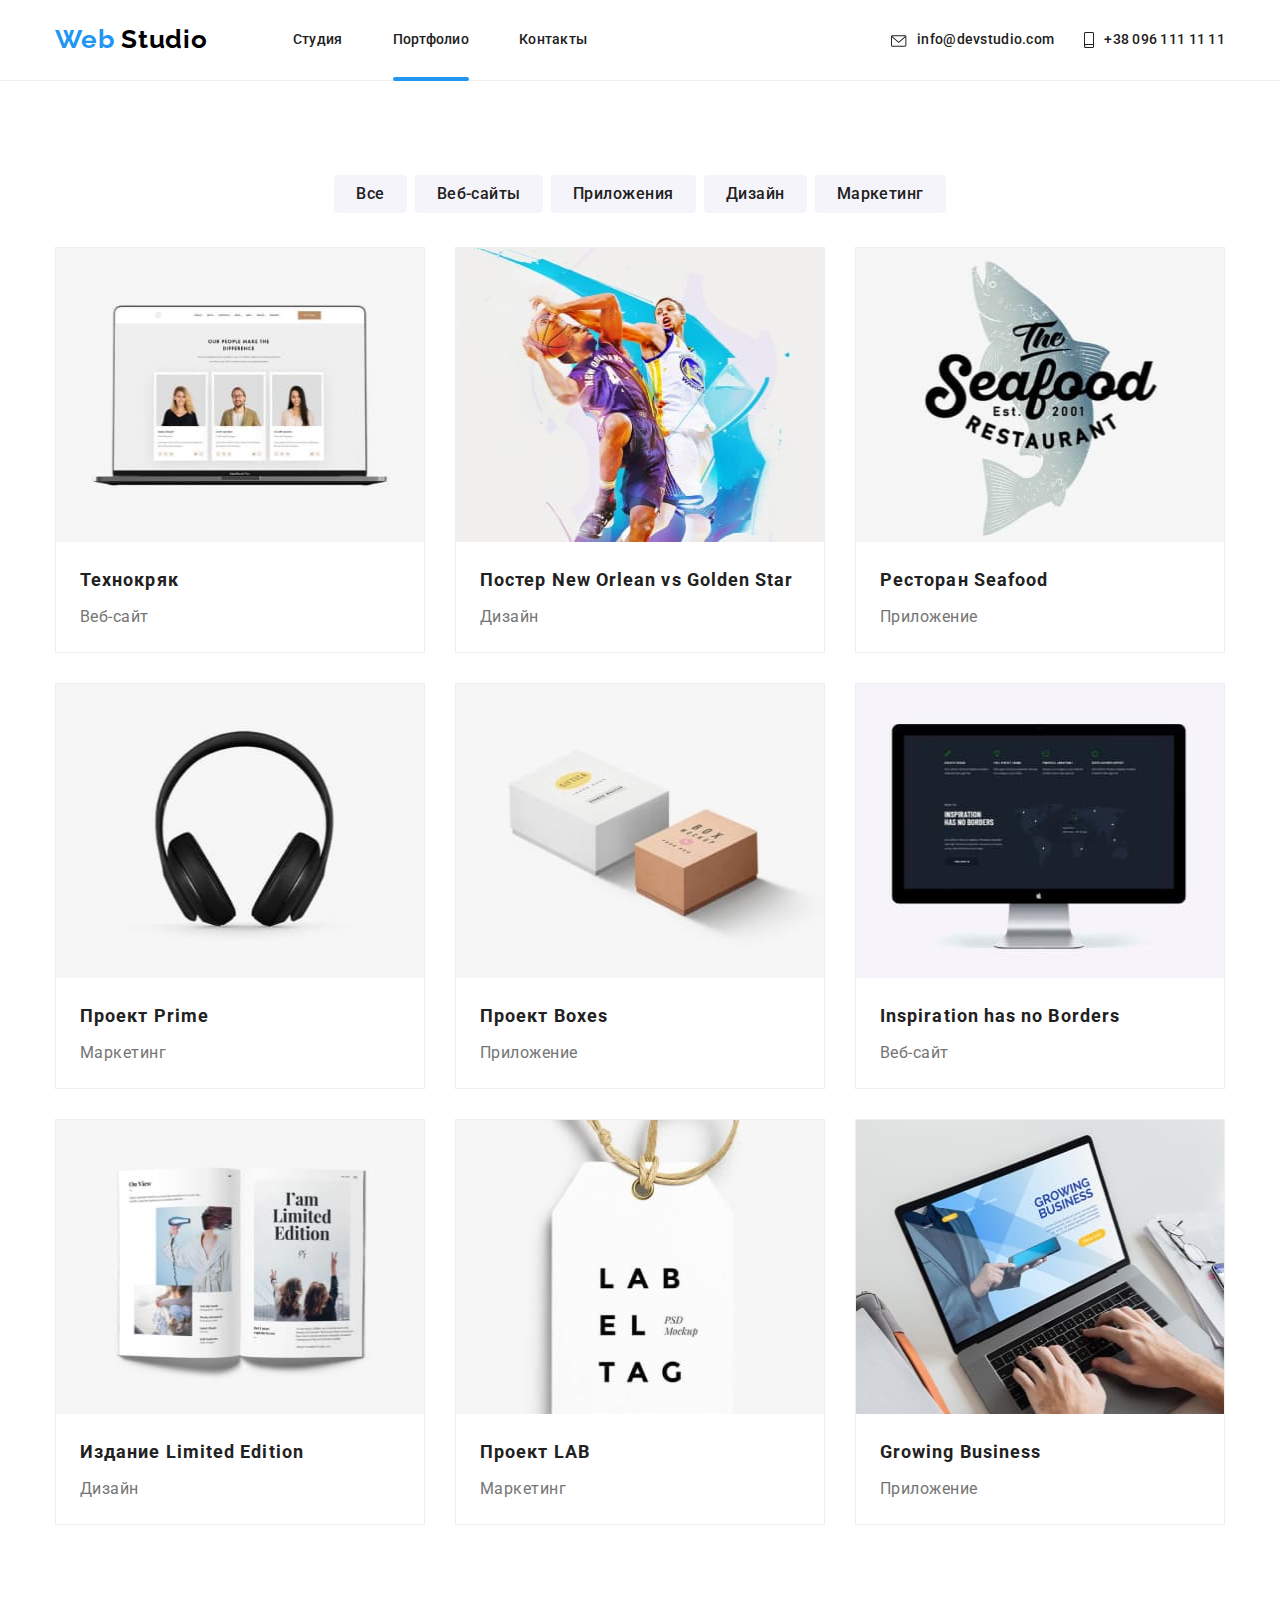
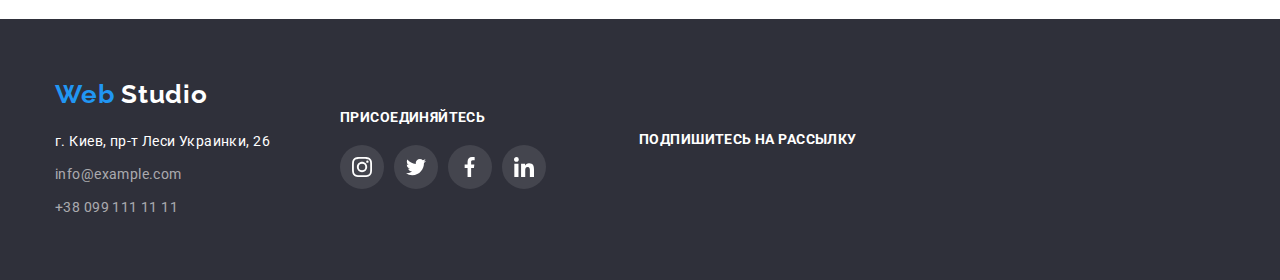
==== portfolio.html @ 6536bad7 "Додає форму в модальне вікно" ====
<!DOCTYPE html>
<html lang="ru">
  <head>
    <meta charset="UTF-8" />
    <meta name="viewport" content="width=p, initial-scale=1.0" />
    <title>Portfolio</title>
    <link
      href="https://fonts.googleapis.com/css2?family=Raleway:wght@700&family=Roboto:wght@400;500;700&display=swap"
      rel="stylesheet"
    />
    <link
      rel="stylesheet"
      href="https://cdnjs.cloudflare.com/ajax/libs/modern-normalize/0.7.0/modern-normalize.css"
    />
    <link rel="stylesheet" href="./css/styles.css" />
  </head>
  <body>
    <!-- шапка -->
    <header class="page header">
      <div class="nav container">
        <nav class="main-nav">
          <a href="/" class="logo link"
            ><span class="accent">Web</span> Studio</a
          >
          <ul class="site-nav list">
            <li class="item"><a href="./index.html" class="link">Студия</a></li>
            <li class="item">
              <a href="./portfolio.html" class="link current">Портфолио</a>
            </li>
            <li class="item"><a href="" class="link">Контакты</a></li>
          </ul>
        </nav>

        <ul class="auth-nav list">
          <li class="item">
            <a class="link" href="mailto:info@devstudio.com"
              ><svg class="auth-nav-icon" width="16" height="12">
                <use href="./images/sprite.svg#icon-envelope"></use></svg
              >info@devstudio.com</a
            >
          </li>
          <li class="item">
            <a class="link" href="tel:+380961111111">
              <svg class="auth-nav-icon" width="10" height="16">
                <use href="./images/sprite.svg#icon-smartphone"></use></svg
              >+38 096 111 11 11</a
            >
          </li>
        </ul>
      </div>
    </header>
    <main>
      <!-- Секция -->
      <section class="section">
        <h1 hidden>Наши проэкты</h1>
        <div class="container">
          <ul class="filter list">
            <li class="item">
              <button type="button" class="button">
                Все
              </button>
            </li>
            <li class="item">
              <button type="button" class="button">Веб-сайты</button>
            </li>
            <li class="item">
              <button type="button" class="button">Приложения</button>
            </li>
            <li class="item">
              <button type="button" class="button">Дизайн</button>
            </li>
            <li class="item">
              <button type="button" class="button">Маркетинг</button>
            </li>
          </ul>
          <ul class="work list">
            <li class="item">
              <a class="link" href=""
                ><div class="product-thumb">
                  <img
                    src="./images/portfolio/tehnokryak.jpg"
                    width="370"
                    height="294"
                    alt="Веб-сайт Технокряк"
                  />
                  <div class="overlay">
                    <p class="desc">
                      Технокряк это современная площадка распространения
                      коронавируса. Компании используют эту платформу для
                      цифрового шпионажа и атак на защищённые сервера
                      конкурентов.
                    </p>
                  </div>
                </div>
                <div class="name-box">
                  <h2 class="name">Технокряк</h2>
                  <p class="type">Веб-сайт</p>
                </div>
              </a>
            </li>
            <li class="item">
              <a href="" class="link"
                ><div class="product-thumb">
                  <img
                    src="./images/portfolio/poster-no-vs-gs.jpg"
                    width="370"
                    height="294"
                    alt="Постер New
                     Orlean vs Golden Star"
                  />
                  <div class="overlay">
                    <p class="desc">
                      Технокряк это современная площадка распространения
                      коронавируса. Компании используют эту платформу для
                      цифрового шпионажа и атак на защищённые сервера
                      конкурентов.
                    </p>
                  </div>
                </div>
                <div class="name-box">
                  <h2 class="name">Постер New Orlean vs Golden Star</h2>
                  <p class="type">Дизайн</p>
                </div>
              </a>
            </li>
            <li class="item">
              <a href="" class="link">
                <div class="product-thumb">
                  <img
                    src="./images/portfolio/seafoood-restaurant.jpg"
                    width="370"
                    height="294"
                    alt="Приложение-Ресторан Seafood"
                  />
                  <div class="overlay">
                    <p class="desc">
                      Технокряк это современная площадка распространения
                      коронавируса. Компании используют эту платформу для
                      цифрового шпионажа и атак на защищённые сервера
                      конкурентов.
                    </p>
                  </div>
                </div>
                <div class="name-box">
                  <h2 class="name">Ресторан Seafood</h2>
                  <p class="type">Приложение</p>
                </div>
              </a>
            </li>
            <li class="item">
              <a href="" class="link">
                <div class="product-thumb">
                  <img
                    src="./images/portfolio/project-prime.jpg"
                    width="370"
                    height="294"
                    alt="Маркетинговый Проект Prime"
                  />
                  <div class="overlay">
                    <p class="desc">
                      Технокряк это современная площадка распространения
                      коронавируса. Компании используют эту платформу для
                      цифрового шпионажа и атак на защищённые сервера
                      конкурентов.
                    </p>
                  </div>
                </div>
                <div class="name-box">
                  <h2 class="name">Проект Prime</h2>
                  <p class="type">Маркетинг</p>
                </div>
              </a>
            </li>
            <li class="item">
              <a href="" class="link">
                <div class="product-thumb">
                  <img
                    src="./images/portfolio/project-boxes.jpg"
                    width="370"
                    height="294"
                    alt="Приложение Проект Boxes"
                  />
                  <div class="overlay">
                    <p class="desc">
                      Технокряк это современная площадка распространения
                      коронавируса. Компании используют эту платформу для
                      цифрового шпионажа и атак на защищённые сервера
                      конкурентов.
                    </p>
                  </div>
                </div>
                <div class="name-box">
                  <h2 class="name">Проект Boxes</h2>
                  <p class="type">Приложение</p>
                </div>
              </a>
            </li>
            <li class="item">
              <a href="" class="link">
                <div class="product-thumb">
                  <img
                    src="./images/portfolio/inspiration-has-no-borders.jpg"
                    width="370"
                    height="294"
                    alt="Веб-сайт Inspiration has no Borders"
                  />
                  <div class="overlay">
                    <p class="desc">
                      Технокряк это современная площадка распространения
                      коронавируса. Компании используют эту платформу для
                      цифрового шпионажа и атак на защищённые сервера
                      конкурентов.
                    </p>
                  </div>
                </div>
                <div class="name-box">
                  <h2 class="name">Inspiration has no Borders</h2>
                  <p class="type">Веб-сайт</p>
                </div>
              </a>
            </li>
            <li class="item">
              <a href="" class="link">
                <div class="product-thumb">
                  <img
                    src="./images/portfolio/edition-limited-edition.jpg"
                    width="370"
                    height="294"
                    alt="Издание Limited Edition"
                  />
                  <div class="overlay">
                    <p class="desc">
                      Технокряк это современная площадка распространения
                      коронавируса. Компании используют эту платформу для
                      цифрового шпионажа и атак на защищённые сервера
                      конкурентов.
                    </p>
                  </div>
                </div>
                <div class="name-box">
                  <h2 class="name">Издание Limited Edition</h2>
                  <p class="type">Дизайн</p>
                </div>
              </a>
            </li>
            <li class="item">
              <a href="" class="link">
                <div class="product-thumb">
                  <img
                    src="./images/portfolio/project-lab.jpg"
                    width="370"
                    height="294"
                    alt="Маркетинговый Проект LAB"
                  />
                  <div class="overlay">
                    <p class="desc">
                      Технокряк это современная площадка распространения
                      коронавируса. Компании используют эту платформу для
                      цифрового шпионажа и атак на защищённые сервера
                      конкурентов.
                    </p>
                  </div>
                </div>

                <div class="name-box">
                  <h2 class="name">Проект LAB</h2>
                  <p class="type">Маркетинг</p>
                </div>
              </a>
            </li>
            <li class="item">
              <a href="" class="link">
                <div class="product-thumb">
                  <img
                    src="./images/portfolio/growing-business.jpg"
                    width="370"
                    height="294"
                    alt="Приложение Growing Business"
                  />
                  <div class="overlay">
                    <p class="desc">
                      Технокряк это современная площадка распространения
                      коронавируса. Компании используют эту платформу для
                      цифрового шпионажа и атак на защищённые сервера
                      конкурентов.
                    </p>
                  </div>
                </div>
                <div class="name-box">
                  <h2 class="name">Growing Business</h2>
                  <p class="type">Приложение</p>
                </div>
              </a>
            </li>
          </ul>
        </div>
      </section>
    </main>
    <!-- Подвал -->
    <footer>
      <div class="footer container">
        <div class="address-box">
          <a href="/" class="logo logo-footer link"
            ><span class="accent">Web</span> Studio</a
          >
          <address>
            <ul class="address list">
              <li class="item">
                <a href="" class="address-map link"
                  >г. Киев, пр-т Леси Украинки, 26</a
                >
              </li>
              <li class="item">
                <a href="mailto:info@example.com" class="link"
                  >info@example.com</a
                >
              </li>
              <li class="item">
                <a href="tel:+380991111111" class="link">+38 099 111 11 11</a>
              </li>
            </ul>
          </address>
        </div>

        <div class="join-us-box">
          <b class="subscribe">Присоединяйтесь</b>
          <ul class="join-us list">
            <li class="item">
              <a
                class="join-us link"
                href="https://www.instagram.com/"
                target="_blank"
                rel="noopener noreferrer"
                aria-label="Instagram"
                ><svg class="social-icon" width="20" height="20">
                  <use href="./images/sprite.svg#icon-instagram"></use></svg
              ></a>
            </li>
            <li class="item">
              <a
                class="join-us link"
                href="https://twitter.com/"
                target="_blank"
                rel="noopener noreferrer"
                aria-label="Twitter"
                ><svg class="social-icon" width="20" height="20">
                  <use href="./images/sprite.svg#icon-twitter"></use></svg
              ></a>
            </li>
            <li class="item">
              <a
                class="join-us link"
                href="https://www.facebook.com/"
                target="_blank"
                rel="noopener noreferrer"
                aria-label="Facebook"
                ><svg class="social-icon" width="20" height="20">
                  <use href="./images/sprite.svg#icon-facebook"></use></svg
              ></a>
            </li>
            <li class="item">
              <a
                class="join-us link"
                href="https://www.linkedin.com/"
                target="_blank"
                rel="noopener noreferrer"
                aria-label="Linkedin"
                ><svg class="social-icon" width="20" height="20">
                  <use href="./images/sprite.svg#icon-linkedin"></use></svg
              ></a>
            </li>
          </ul>
        </div>
        <div>
          <b class="subscribe">подпишитесь на рассылку</b>
        </div>
      </div>
    </footer>
  </body>
</html>
---- css/styles.css ----
/*
color: #2196F3; акцент
color: #212121; цвет заголовков
color: #757575; цвет текста
color: #FFFFFF; белый

background: #F5F4FA; наша команда
background: #FFFFFF; основной
background: #2F303A; футер

font-family: 'Raleway', sans-serif; лого
font-family: 'Roboto', sans-serif; основной
*/
:root {
  --primary-text-color: #757575;
  --title-text-color: #212121;
  --accent-color: #2196f3;
  --white-color: #ffffff;
  --icon-social-main-color: #afb1b8;
  --footer-contacts-color: rgba(255, 255, 255, 0.6);
  --background-color-main: #ffffff;
  --background-color-second: #f5f4fa;
  --background-color-footer: #2f303a;
  --transition-duration: 250ms;
}
body {
  font-family: "Roboto", sans-serif;
  font-size: 14px;
  color: var(--primary-text-color);
  background-color: var(--background-color-main);
}
img {
  display: block;
  max-width: 100%;
}

.link {
  text-decoration: none;
}
.list {
  list-style: none;
  padding: 0;
  margin: 0;
}
.container {
  width: 1200px;
  padding-left: 15px;
  padding-right: 15px;
  margin-left: auto;
  margin-right: auto;
  /* outline: 2px solid tomato;  */
}
/* header */
.page.header {
  padding-top: 24px;
  padding-bottom: 25px;
  border-bottom: 1px solid #ececec;
}
/* лого */
.logo {
  font-family: "Raleway", sans-serif;
  font-weight: 700;
  font-size: 26px;
  line-height: 1.192;
  --black-color: #000000;
  color: var(--black-color);
  letter-spacing: 0.03em;
  transition: color var(--transition-duration) cubic-bezier(0.4, 0, 0.2, 1);
}
.main-nav .logo {
  margin-right: 85px;
}
.logo-footer {
  color: var(--white-color);
}
.logo:hover,
.logo:focus {
  color: var(--accent-color);
}
span.accent {
  color: var(--accent-color);
}

/* nav */
.nav {
  display: flex;
  justify-content: flex-end;
}
.main-nav {
  display: flex;
  align-items: center;
  margin-right: auto;
}
.site-nav {
  display: flex;
}

.site-nav .item + .item {
  margin-left: 50px;
}
.auth-nav {
  display: flex;
  align-items: center;
}
.auth-nav .item + .item {
  margin-left: 30px;
}
.site-nav .link,
.auth-nav .link {
  font-weight: 500;
  font-size: 14px;
  line-height: 1.143;
  letter-spacing: 0.02em;
  color: var(--title-text-color);
  transition: color var(--transition-duration) cubic-bezier(0.4, 0, 0.2, 1);
}

.site-nav .item {
  position: relative;
}
.link.current::after {
  content: "";
  position: absolute;
  top: 45.2px;
  display: block;
  width: 100%;
  height: 4px;
  background-color: var(--accent-color);
  border-radius: 2px;
}
.site .auth-nav .link {
  color: var(--primary-text-color);
}
.auth-nav-icon {
  vertical-align: middle;
  margin-right: 10px;
  fill: currentColor;
}
.site-nav .link:hover,
.site-nav .link:focus {
  color: var(--accent-color);
}
.auth-nav .link:hover,
.auth-nav .link:focus,
.address .link:hover,
.address .link:focus {
  color: var(--accent-color);
}

/* Герой */

.hero-box {
  height: 600px;
  max-width: 1600px;
  margin-left: auto;
  margin-right: auto;
  background-image: linear-gradient(
      to right,
      rgba(47, 48, 58, 0.8),
      rgba(47, 48, 58, 0.8)
    ),
    url(../images/Header.jpg);
  background-repeat: no-repeat;
  background-position: center;

  background-color: rgba(47, 48, 58, 0.8);
}
.hero {
  text-align: center;
  padding: 200px 0px;
}
.hero-title {
  margin: 0px 0px 30px;
  font-weight: 900;
  font-size: 44px;
  line-height: 1.364;

  letter-spacing: 0.06em;
  text-transform: uppercase;
  color: var(--white-color);
}
.button-main {
  display: inline-block;
  padding: 10px 32px;
  min-width: 200px;
  border: 1px solid transparent;
  border-radius: 4px;

  font-weight: 700;
  font-size: 16px;
  line-height: 1.875;
  text-align: center;
  letter-spacing: 0.06em;

  color: var(--white-color);
  background-color: var(--accent-color);
  transition: color var(--transition-duration) cubic-bezier(0.4, 0, 0.2, 1),
    background-color var(--transition-duration) cubic-bezier(0.4, 0, 0.2, 1);
}
.button-main:hover,
.button-main:focus {
  cursor: pointer;
  color: var(--accent-color);
  background-color: var(--background-color-main);
}

/* Секции*/

.section {
  padding-bottom: 94px;
  padding-top: 94px;
}

.section .title {
  margin-top: 0;
  margin-bottom: 50px;
  font-weight: 700;
  font-size: 36px;
  line-height: 1.167;
  text-align: center;
  letter-spacing: 0.03em;
  color: var(--title-text-color);
}

/*  Feature */
.no-bottom-padding {
  padding-bottom: 0;
}
.feature-title {
  margin-top: 30px;
  margin-bottom: 10px;
  font-weight: 700;
  font-size: 14px;
  line-height: 1.167;
  letter-spacing: 0.03em;
  text-transform: uppercase;
  color: var(--title-text-color);
}
.feature.list {
  display: flex;
  flex-wrap: wrap;
}
.feature-item {
  width: calc((100% - 30px * 3) / 4);
  margin-right: 30px;
}
.feature-item:nth-child(4n) {
  margin-right: 0;
}
.feature-icon {
  height: 120px;
  background-color: var(--background-color-second);
  padding: 25px 100px;
}

.feature-description {
  margin-top: 0;
  margin-bottom: 0;
  font-weight: 400;
  font-size: 14px;
  line-height: 1.714;
  letter-spacing: 0.03em;
  color: var(--primary-text-color);
}
/*Service*/
.service.list {
  display: flex;
}
.service-item {
  width: calc((100% - 30px * 2) / 3);
  margin-right: 30px;
  position: relative;
}
.service-item:nth-child(4n) {
  margin-right: 0;
}

.service-name {
  position: absolute;
  bottom: 0;
  padding: 27px 0px;

  margin: 0;
  width: 100%;
  background-color: rgba(47, 48, 58, 0.8);
  font-weight: 700;
  font-size: 14px;
  line-height: 1.143;
  text-align: center;
  letter-spacing: 0.03em;
  text-transform: uppercase;
  color: var(--white-color);
}
/* Team */
.section.team {
  background-color: var(--background-color-second);
}
.list.team {
  display: flex;
  flex-wrap: wrap;
}
.team-item {
  width: calc((100% - 30px * 3) / 4);
  margin-right: 30px;
  padding-bottom: 24px;
  background-color: var(--background-color-main);
  box-shadow: 0px 1px 3px rgba(0, 0, 0, 0.12), 0px 1px 1px rgba(0, 0, 0, 0.14),
    0px 2px 1px rgba(0, 0, 0, 0.2);
  border-radius: 0px 0px 4px 4px;
}
.team-item:nth-child(4n) {
  margin-right: 0;
}

.member-name {
  margin-top: 30px;
  margin-bottom: 10px;
  font-weight: 500;
  font-size: 16px;
  line-height: 1.188;

  text-align: center;
  letter-spacing: 0.03em;
  color: var(--title-text-color);
}
.position {
  margin-top: 0px;
  font-weight: 400;
  font-size: 16px;
  line-height: 1.188;

  text-align: center;
  letter-spacing: 0.03em;

  color: var(--primary-text-color);
}
.team.socials {
  display: flex;
  justify-content: center;
}

/* social links for team */

.social-icon.link {
  display: inline-flex;
  align-items: center;
  justify-content: center;
  border-radius: 50%;
  width: 44px;
  height: 44px;
  transition: background-color var(--transition-duration)
      cubic-bezier(0.4, 0, 0.2, 1),
    fill var(--transition-duration) cubic-bezier(0.4, 0, 0.2, 1);
}
.social-icon {
  fill: var(--icon-social-main-color);
}
.social-icon.link:hover,
.social-icon.link:focus {
  background-color: var(--accent-color);
}
.social-icon.link:hover .social-icon,
.social-icon.link:focus .social-icon {
  fill: var(--white-color);
}

.socials.list .item + .item {
  margin-left: 10px;
}

/* Clients */
.clients.list {
  display: flex;
  flex-wrap: wrap;
}
.clients-item {
  width: calc((100% - 30px * 5) / 6);
  margin-right: 30px;
}
.clients-item:nth-child(6n) {
  margin-right: 0;
}
.clients.link {
  display: inline-flex;
  justify-content: center;
  align-items: center;
  width: 170px;
  height: 90px;

  border: 1px solid var(--icon-social-main-color);
  border-radius: 4px;
  transition: border var(--transition-duration) cubic-bezier(0.4, 0, 0.2, 1);
}
.clients-icon {
  fill: var(--icon-social-main-color);
  transition: fill var(--transition-duration) cubic-bezier(0.4, 0, 0.2, 1);
}
.clients.link:hover .clients-icon,
.clients.link:focus .clients-icon {
  fill: var(--accent-color);
}
.clients.link:hover,
.clients.link:focus {
  border: 1px solid var(--accent-color);
}

/* Footer */
footer {
  padding-top: 60px;
  padding-bottom: 60px;
  background-color: var(--background-color-footer);
}
.footer {
  display: flex;

  align-items: center;
}

.address {
  margin-top: 20px;
}
.address .item:not(:last-child) {
  margin-bottom: 9px;
}
.address .link {
  font-style: normal;
  font-weight: 400;
  font-size: 14px;
  line-height: 1.714;
  letter-spacing: 0.03em;

  color: var(--footer-contacts-color);
  transition: color var(--transition-duration) cubic-bezier(0.4, 0, 0.2, 1);
}

.address .address-map {
  color: var(--white-color);
}
.join-us-box {
  margin-left: 70px;
  margin-right: 93px;
}
.join-us.list {
  display: flex;
}
.join-us.list .item + .item {
  margin-left: 10px;
}
.join-us.link {
  display: inline-flex;
  align-items: center;
  justify-content: center;
  border-radius: 50%;
  width: 44px;
  height: 44px;
  background: rgba(255, 255, 255, 0.1);
  transition: background-color var(--transition-duration)
    cubic-bezier(0.4, 0, 0.2, 1);
}
.join-us.link:hover,
.join-us.link:focus {
  background-color: var(--accent-color);
}
.join-us .social-icon {
  fill: var(--white-color);
}
.subscribe {
  display: block;
  margin-bottom: 20px;

  font-weight: 700;
  font-size: 14px;
  line-height: 1.143;
  letter-spacing: 0.03em;
  text-transform: uppercase;

  color: var(--white-color);
}
/* --------------------Портфолио */
.filter.list {
  display: flex;
  justify-content: center;
  margin-bottom: 34px;
}
.filter .item + .item {
  margin-left: 8px;
}
.filter .button {
  padding: 6px 22px;
  font-weight: 500;
  font-size: 16px;
  line-height: 1.625;
  text-align: center;
  letter-spacing: 0.03em;
  color: var(--title-text-color);
  background-color: var(--background-color-second);
  border: transparent;
  border-radius: 4px;
  cursor: pointer;
  transition: background-color var(--transition-duration)
      cubic-bezier(0.4, 0, 0.2, 1),
    color var(--transition-duration) cubic-bezier(0.4, 0, 0.2, 1);
}
.button:hover,
.button:focus {
  color: var(--white-color);
  background-color: var(--accent-color);
}
/* -----------------------works */
.work.list {
  display: flex;
  flex-wrap: wrap;
}
.work .item {
  width: calc((100% - 30px * 2) / 3);
  margin-right: 30px;
  margin-bottom: 30px;
  border: 1px solid #eeeeee;
  transition: box-shadow var(--transition-duration) cubic-bezier(0.4, 0, 0.2, 1);
}
.work .item:nth-child(3n) {
  margin-right: 0;
}
.work .item:nth-last-child(-n + 3) {
  margin-bottom: 0;
}
.work .item:hover {
  box-shadow: 0px 1px 1px rgba(0, 0, 0, 0.12), 0px 4px 4px rgba(0, 0, 0, 0.06),
    1px 4px 6px rgba(0, 0, 0, 0.16);
}
.work .link:hover .overlay,
.work .link:focus .overlay {
  transform: translateY(0);
}
.product-thumb {
  position: relative;
  overflow: hidden;
}
.overlay {
  position: absolute;
  top: 0;
  left: 0;
  transform: translateY(100%);
  transition: transform var(--transition-duration) cubic-bezier(0.4, 0, 0.2, 1);
}

.name-box {
  padding: 20px 24px;
}
.work .name {
  margin-top: 0px;
  margin-bottom: 4px;
  font-weight: 700;
  font-size: 18px;
  line-height: 2;
  letter-spacing: 0.06em;

  color: var(--title-text-color);
}
.work .type {
  margin: 0;
  font-weight: 400px;
  font-size: 16px;
  line-height: 1.875;
  letter-spacing: 0.03em;

  color: var(--primary-text-color);
}
.work .desc {
  /* display: none; */
  margin: 0;
  padding: 63px 24px;
  font-weight: 400;
  font-size: 18px;
  line-height: 1.556;
  letter-spacing: 0.03em;
  color: var(--white-color);
  background-color: rgba(33, 150, 243, 0.9);
}
/* --------------------modal------ */
.backdrop {
  position: fixed;
  top: 0;
  left: 0;
  width: 100%;
  height: 100%;
  background-color: rgba(0, 0, 0, 0.2);
  opacity: 1;
  transition: opacity var(--transition-duration) cubic-bezier(0.4, 0, 0.2, 1);
}
.backdrop.is-hidden {
  opacity: 0;
  pointer-events: none;
}
.backdrop.is-hidden .modal {
  transform: translate(-50%, -50%) scale(0.7);
}
button.close {
  position: absolute;
  top: 8px;
  right: 8px;
  width: 30px;
  height: 30px;
  background-color: var(--background-color-main);
  border: 1px solid rgba(0, 0, 0, 0.1);
  border-radius: 50%;

  display: inline-flex;
  justify-content: center;
  align-items: center;
  cursor: pointer;
}

.close-icon {
  transition: fill var(--transition-duration) cubic-bezier(0.4, 0, 0.2, 1);
}

button.close:hover .close-icon,
button.close:focus .close-icon {
  fill: var(--accent-color);
}
.modal {
  position: absolute;
  top: 50%;
  left: 50%;

  min-width: 528px;
  min-height: 581px;
  padding: 40px;
  background: var(--background-color-main);
  box-shadow: 0px 1px 3px rgba(0, 0, 0, 0.12), 0px 1px 1px rgba(0, 0, 0, 0.14),
    0px 2px 1px rgba(0, 0, 0, 0.2);
  border-radius: 4px;

  transform: translate(-50%, -50%) scale(1);
  transition: transform var(--transition-duration) cubic-bezier(0.4, 0, 0.2, 1);
}
.heading {
  display: block;
  margin-bottom: 12px;

  font-weight: 700;
  font-size: 20px;
  line-height: 1.15;
  text-align: center;
  letter-spacing: 0.03em;
  color: var(--title-text-color);
}
.form-field {
  position: relative;
  display: block;
  margin-bottom: 10px;
  margin-top: 30px;
}
.form-label {
  display: block;
  position: absolute;
  left: 0;
  bottom: 44px;
  font-weight: 400;
  font-size: 12px;
  line-height: 1.167;
  letter-spacing: 0.01em;
}
.form-input {
  padding-left: 42px;
  width: 100%;
  height: 40px;
  border: 1px solid rgba(33, 33, 33, 0.2);
  border-radius: 4px;
}
.form-icon {
  position: absolute;
  top: 50%;
  left: 12px;
  transform: translateY(-50%);
}
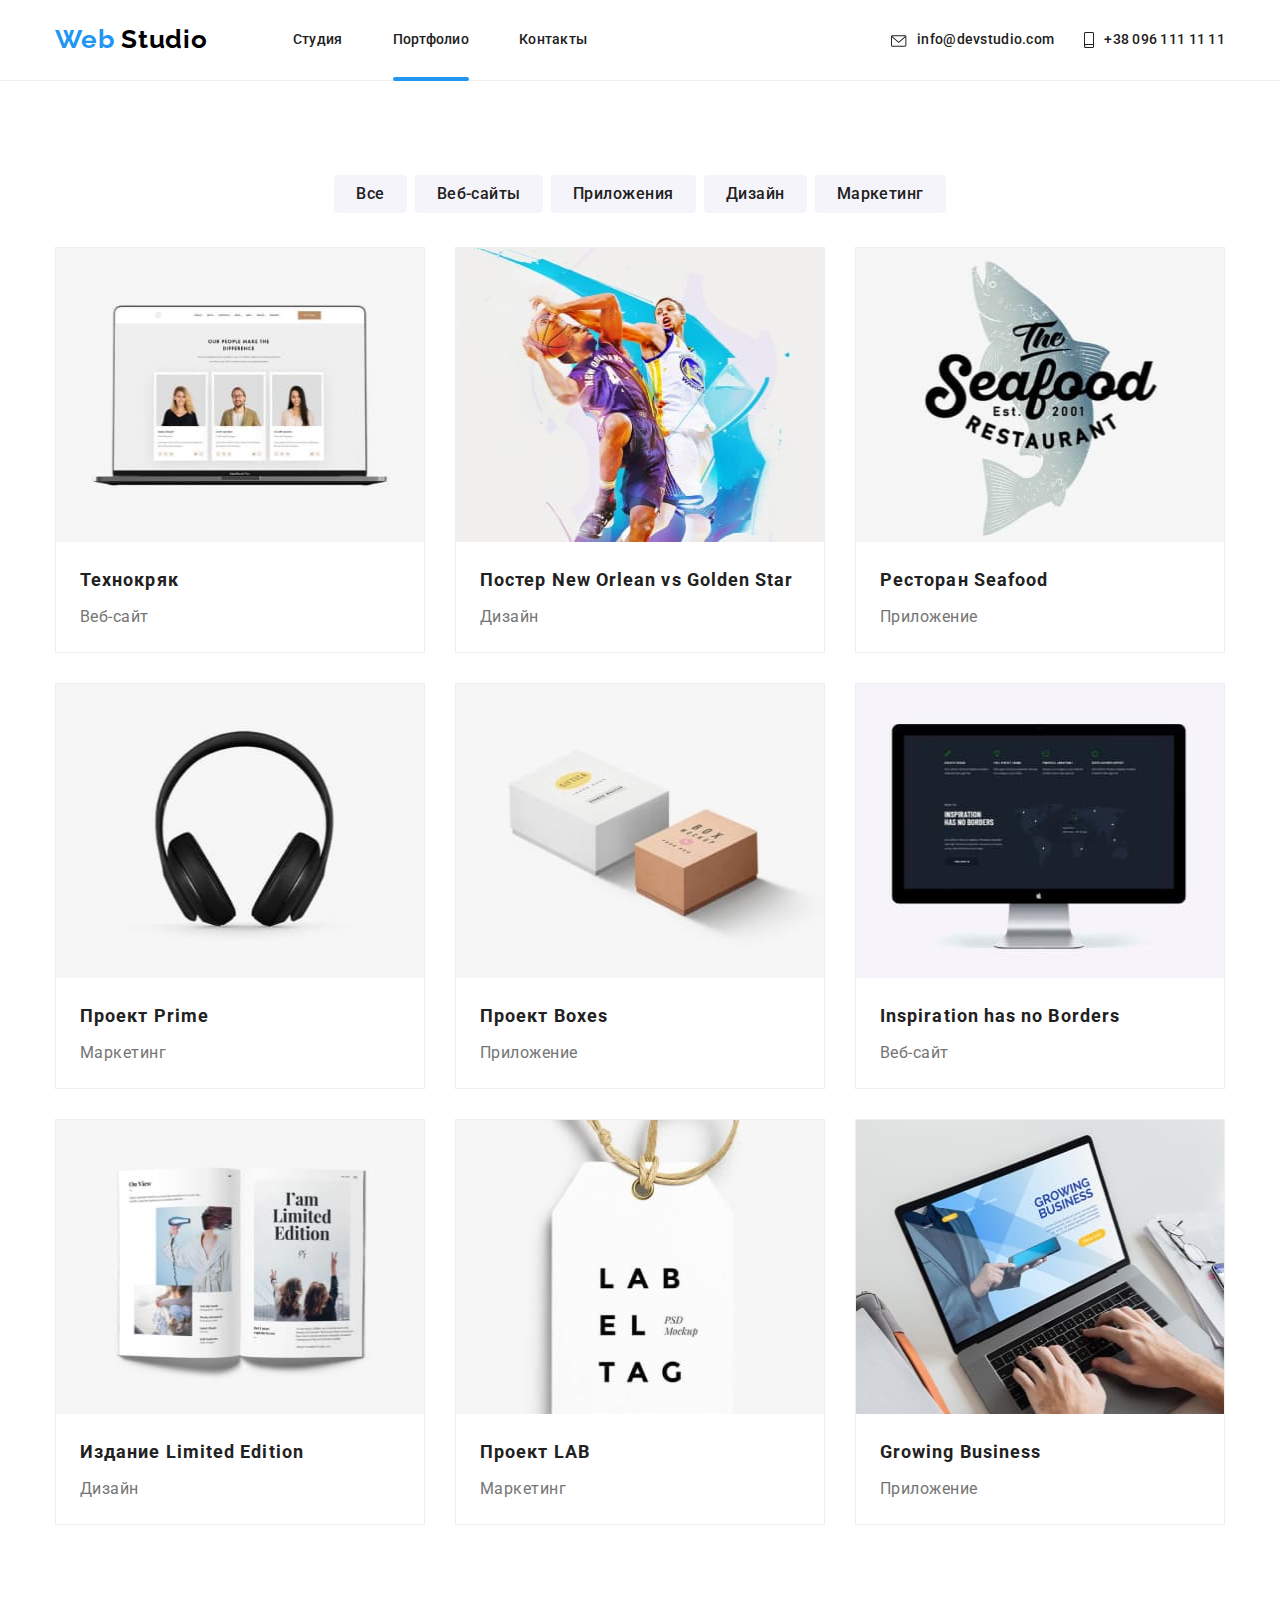
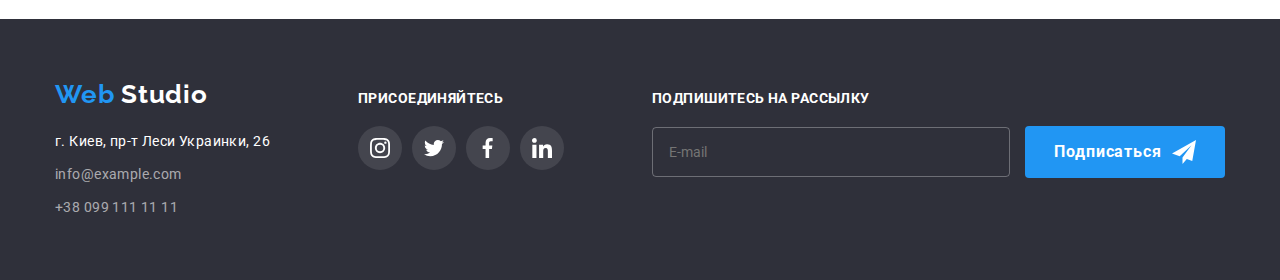
==== commit 6b049ffb: "Фінальна версія 01" ====
--- a/portfolio.html
+++ b/portfolio.html
@@ -373,6 +373,17 @@
         </div>
         <div>
           <b class="subscribe">подпишитесь на рассылку</b>
+          <form class="subscribe-form" action="#">
+            <input
+              class="subscribe-input"
+              type="email"
+              name="email"
+              placeholder="E-mail"
+            />
+            <button aria-label="Подписаться" class="subscribe-button">
+              Подписаться
+            </button>
+          </form>
         </div>
       </div>
     </footer>
--- a/css/styles.css
+++ b/css/styles.css
@@ -412,8 +412,8 @@
 }
 .footer {
   display: flex;
-
-  align-items: center;
+  justify-content: space-between;
+  align-items: baseline;
 }
 
 .address {
@@ -436,10 +436,10 @@
 .address .address-map {
   color: var(--white-color);
 }
-.join-us-box {
+/* .join-us-box {
   margin-left: 70px;
   margin-right: 93px;
-}
+} */
 .join-us.list {
   display: flex;
 }
@@ -476,6 +476,50 @@
 
   color: var(--white-color);
 }
+.subscribe-input {
+  width: 358px;
+  height: 50px;
+  padding-left: 16px;
+  margin-right: 12px;
+  border: 1px solid rgba(255, 255, 255, 0.3);
+
+  box-shadow: (0px 4px 4px rgba(0, 0, 0, 0.15));
+  border-radius: 4px;
+  background-color: inherit;
+  transition: border-color var(--transition-duration)
+    cubic-bezier(0.4, 0, 0.2, 1);
+}
+.subscribe-input:focus {
+  outline: none;
+  color: var(--white-color);
+  border-color: var(--white-color);
+}
+.subscribe-button {
+  display: inline-flex;
+  justify-content: center;
+  align-items: center;
+  padding: 10px;
+  min-width: 200px;
+  border: 1px solid transparent;
+  border-radius: 4px;
+
+  font-weight: 700;
+  font-size: 16px;
+  line-height: 1.875;
+  text-align: center;
+  letter-spacing: 0.06em;
+
+  color: var(--white-color);
+  background-color: var(--accent-color);
+}
+.subscribe-button::after {
+  content: "";
+  display: inline-block;
+  margin-left: 10px;
+  width: 24px;
+  height: 24px;
+  background-image: url(../images/icons/icon-send.svg);
+}
 /* --------------------Портфолио */
 .filter.list {
   display: flex;
@@ -637,7 +681,7 @@
 }
 .heading {
   display: block;
-  margin-bottom: 12px;
+  margin-bottom: 30px;
 
   font-weight: 700;
   font-size: 20px;
@@ -646,32 +690,111 @@
   letter-spacing: 0.03em;
   color: var(--title-text-color);
 }
+/* Form---------------------------- */
 .form-field {
-  position: relative;
   display: block;
   margin-bottom: 10px;
-  margin-top: 30px;
-}
-.form-label {
-  display: block;
-  position: absolute;
-  left: 0;
-  bottom: 44px;
   font-weight: 400;
   font-size: 12px;
   line-height: 1.167;
   letter-spacing: 0.01em;
 }
-.form-input {
+
+.form-box {
+  position: relative;
+  margin-top: 4px;
+}
+
+.form-input,
+.comment {
   padding-left: 42px;
   width: 100%;
   height: 40px;
   border: 1px solid rgba(33, 33, 33, 0.2);
   border-radius: 4px;
-}
+  transition: border-color var(--transition-duration)
+    cubic-bezier(0.4, 0, 0.2, 1);
+}
+.form-input:focus + .form-icon {
+  fill: var(--accent-color);
+}
+.form-input:focus,
+.comment:focus {
+  outline: none;
+  border-color: var(--accent-color);
+}
+
 .form-icon {
   position: absolute;
   top: 50%;
   left: 12px;
   transform: translateY(-50%);
-}
+  transition: fill var(--transition-duration) cubic-bezier(0.4, 0, 0.2, 1);
+}
+.comment {
+  resize: none;
+  width: 100%;
+  height: 120px;
+  margin-top: 4px;
+  padding: 12px 16px;
+}
+textarea::placeholder {
+  color: rgba(117, 117, 117, 0.5);
+}
+.label-policy {
+  display: flex;
+  justify-content: center;
+  align-items: center;
+  margin-top: 20px;
+  margin-bottom: 30px;
+}
+.check-icon {
+  display: inline-block;
+  width: 16px;
+  height: 15px;
+  margin-right: 7px;
+  border: 2px solid #212121;
+  border-radius: 2px;
+  transition: background-color var(--transition-duration)
+      cubic-bezier(0.4, 0, 0.2, 1),
+    background-image var(--transition-duration) cubic-bezier(0.4, 0, 0.2, 1);
+}
+.checkbox-policy {
+  -webkit-appearance: none;
+  -moz-appearance: none;
+  appearance: none;
+}
+.policy {
+  font-weight: 400;
+  font-size: 14px;
+  line-height: 1.714;
+  letter-spacing: 0.03em;
+}
+.checkbox-policy:checked + .check-icon {
+  border-color: var(--accent-color);
+  background-color: var(--accent-color);
+  background-image: url(../images/icons/icon-check.svg);
+  background-size: contain;
+  background-origin: border-box;
+}
+.button-box {
+  text-align: center;
+}
+.button-submit {
+  display: inline-block;
+  padding: 10px;
+  min-width: 200px;
+  border: 1px solid transparent;
+  border-radius: 4px;
+  text-align: center;
+
+  font-weight: 700;
+  font-size: 16px;
+  line-height: 1.875;
+  text-align: center;
+  letter-spacing: 0.06em;
+
+  color: var(--white-color);
+  background-color: var(--accent-color);
+  box-shadow: 0px 4px 4px rgba(0, 0, 0, 0.15);
+}
